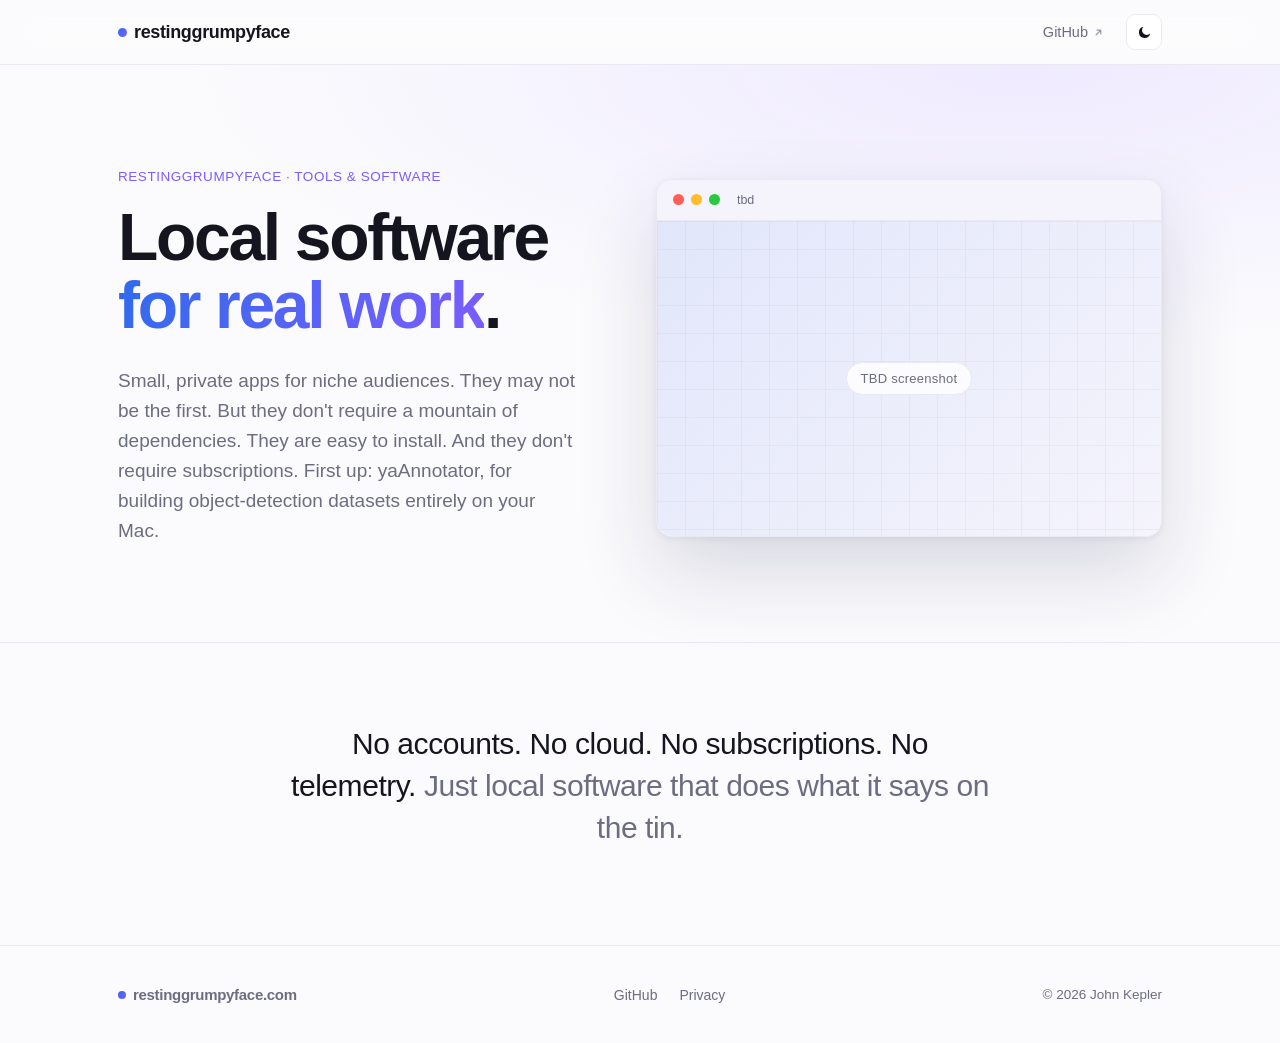
==== index.html @ 8c4049ca "update github URL to issues endpoint" ====
<!DOCTYPE html>
<html lang="en">
<head>
  <meta charset="utf-8">
  <meta name="viewport" content="width=device-width, initial-scale=1">
  <title>restinggrumpyface — Focused tools for serious work</title>
  <meta name="description" content="Independent macOS software by restinggrumpyface. yaAnnotator and other careful, private apps that respect your attention.">
  <link rel="stylesheet" href="./site.css">
</head>
<body>

<header class="site-header">
  <div class="site-header__inner">
    <a href="index.html" class="logo">
      <span class="logo__dot"></span>
      restinggrumpyface
    </a>
    <nav class="nav" aria-label="Primary">
      <!-- <a href="yaAnnotator.html" class="nav__link">yaAnnotator</a> -->
      <!-- <a href="blog.html" class="nav__link">Blog</a> -->
      <a href="https://github.com/restinggrumpyface" target="_blank" rel="noopener" class="nav__link">
        GitHub
        <svg width="11" height="11" viewBox="0 0 12 12" fill="none" aria-hidden="true">
          <path d="M3.5 8.5L8.5 3.5M8.5 3.5H4.5M8.5 3.5V7.5" stroke="currentColor" stroke-width="1.3" stroke-linecap="round" stroke-linejoin="round"/>
        </svg>
      </a>
      <button class="theme-toggle" data-theme-toggle aria-label="Toggle theme">
        <svg class="icon-light" width="17" height="17" viewBox="0 0 24 24" fill="none" aria-hidden="true">
          <path d="M20 13.5A8 8 0 1 1 10.5 4a6.3 6.3 0 0 0 9.5 9.5z" fill="currentColor"/>
        </svg>
        <svg class="icon-dark" width="17" height="17" viewBox="0 0 24 24" fill="none" aria-hidden="true">
          <circle cx="12" cy="12" r="4.2" fill="currentColor"/>
          <g stroke="currentColor" stroke-width="1.6" stroke-linecap="round">
            <path d="M12 2.5v2.4M12 19.1v2.4M21.5 12h-2.4M4.9 12H2.5M18.7 5.3l-1.7 1.7M7 17l-1.7 1.7M18.7 18.7L17 17M7 7L5.3 5.3"/>
          </g>
        </svg>
      </button>
    </nav>
  </div>
</header>

<main>

  <section class="hero">
    <div class="hero__grid">
      <div class="reveal">
        <div class="eyebrow" style="margin-bottom:20px;">restinggrumpyface · tools & software</div>
        <h1 class="hero__title">
          Local software <span class="gradient-text word-rotate" data-rotate data-words="for real work, just for fun" aria-live="polite">for real work</span>.
        </h1>
        <p class="hero__lede">
          Small, private apps for niche audiences. They may not be the first. But they don't require a mountain of dependencies. They are easy to install. And they don't require subscriptions. First up: yaAnnotator, for building object-detection datasets entirely on your Mac.
        </p>
       
      </div>

      <div class="reveal lg delay-1">
        <div class="window">
          <div class="window__bar">
            <span class="window__dot window__dot--red"></span>
            <span class="window__dot window__dot--yel"></span>
            <span class="window__dot window__dot--grn"></span>
            <span class="window__title">tbd</span>
          </div>
          <div class="window__body">
            <div class="slot"><span class="slot__label">TBD screenshot</span></div>
          </div>
        </div>
      </div>
    </div>
  </section>


  <section class="ethos">
    <p class="reveal ethos__text">
      No accounts. No cloud. No subscriptions. No telemetry. <span style="color:var(--muted);">Just local software that does what it says on the tin.</span>
    </p>
  </section>

</main>

<footer class="site-footer">
  <div class="site-footer__inner">
    <div class="site-footer__brand">
      <span class="logo__dot"></span>
      restinggrumpyface.com
    </div>
    <div class="site-footer__links">
      <!-- <a href="yaAnnotator.html">yaAnnotator</a> -->
      <!-- <a href="blog.html">Blog</a> -->
      <a href="https://github.com/johnkepler/restinggrumpyface-site/issues" target="_blank" rel="noopener">GitHub</a>
      <a href="privacy.html">Privacy</a>
      <!-- <a href="acknowledgements.html">Acknowledgements</a> -->
    </div>
    <div class="site-footer__copy">© <span data-year>2026</span> John Kepler</div>
  </div>
</footer>

<script src="./site.js"></script>
</body>
</html>
---- site.css ----
/* ===== Design tokens ===== */
:root {
  /* Palette — light */
  --bg: #fbfbfd;
  --surface: #ffffff;
  --surface-2: #f5f4fc;
  --text: #15151f;
  --muted: #6c6c82;
  --border: #eae9f2;
  --accent: #2f6bed;
  --accent-2: #7c5cff;
  --grad: linear-gradient(118deg, #2f6bed, #7c5cff);
  --hero: radial-gradient(120% 90% at 80% 0%, #efeaff 0%, #fbfbfd 55%);

  /* Elevation */
  --shadow: 0 1px 2px rgba(20, 20, 40, .05), 0 14px 44px rgba(40, 40, 90, .07);
  --shadow-lg: 0 2px 6px rgba(20, 20, 40, .06), 0 36px 80px rgba(40, 40, 90, .16);
  --shadow-cta: 0 24px 60px rgba(80, 70, 200, .28);

  /* Radii */
  --r-sm: 7px;
  --r-md: 11px;
  --r-lg: 18px;
  --r-xl: 26px;

  /* Layout */
  --max-w: 1100px;
  --gutter: 28px;

  /* Type */
  --font: -apple-system, BlinkMacSystemFont, "Helvetica Neue", Helvetica, Arial, sans-serif;
  --mono: ui-monospace, SFMono-Regular, Menlo, monospace;

  /* Motion */
  --ease: cubic-bezier(.2, .7, .2, 1);
  --dur-fast: .2s;
  --dur-med: .8s;
  --dur-slow: .95s;
}

[data-theme="dark"] {
  --bg: #0b0b13;
  --surface: #13131f;
  --surface-2: #181826;
  --text: #f2f2f9;
  --muted: #9696ad;
  --border: #24243a;
  --accent: #7aa2ff;
  --accent-2: #a78bfa;
  --grad: linear-gradient(118deg, #7aa2ff, #a78bfa);
  --hero: radial-gradient(120% 90% at 80% 0%, #1b1838 0%, #0b0b13 58%);
  --shadow: 0 1px 2px rgba(0, 0, 0, .3), 0 16px 50px rgba(0, 0, 0, .4);
  --shadow-lg: 0 2px 6px rgba(0, 0, 0, .35), 0 40px 90px rgba(0, 0, 0, .6);
  --shadow-cta: 0 24px 60px rgba(50, 30, 140, .55);
}

/* ===== Base ===== */
* { box-sizing: border-box; }
html { scroll-behavior: smooth; }
body {
  margin: 0;
  background: var(--bg);
  color: var(--text);
  font-family: var(--font);
  -webkit-font-smoothing: antialiased;
  text-rendering: optimizeLegibility;
}
a { color: inherit; text-decoration: none; }
::selection { background: rgba(124, 92, 255, .2); }
code { font-family: var(--mono); font-size: 13px; background: var(--surface-2); padding: 1px 5px; border-radius: 4px; }

/* ===== Reveal-on-scroll (CSS-driven; JS only toggles .is-visible) ===== */
.reveal {
  opacity: 0;
  transform: translateY(12px);
  transition: opacity var(--dur-med) var(--ease), transform var(--dur-med) var(--ease);
}
.reveal.delay-1 { transition-delay: .05s; }
.reveal.delay-2 { transition-delay: .1s; }
.reveal.lg {
  transform: translateY(16px);
  transition-duration: var(--dur-slow);
}
.reveal.is-visible { opacity: 1; transform: none; }

@media (prefers-reduced-motion: reduce) {
  .reveal { opacity: 1; transform: none; transition: none; }
  .word-rotate { transition: none; }
  html { scroll-behavior: auto; }
}

/* ===== Header ===== */
.site-header {
  position: sticky;
  top: 0;
  z-index: 50;
  backdrop-filter: saturate(180%) blur(20px);
  -webkit-backdrop-filter: saturate(180%) blur(20px);
  background: color-mix(in srgb, var(--bg) 78%, transparent);
  border-bottom: 1px solid var(--border);
}
.site-header__inner {
  max-width: var(--max-w);
  margin: 0 auto;
  padding: 0 var(--gutter);
  height: 64px;
  display: flex;
  align-items: center;
  justify-content: space-between;
}
.logo {
  display: flex;
  align-items: center;
  gap: 7px;
  font-weight: 600;
  font-size: 18px;
  letter-spacing: -.02em;
}
.logo__dot {
  width: 9px;
  height: 9px;
  border-radius: 50%;
  background: var(--grad);
  display: inline-block;
}
.nav { display: flex; align-items: center; gap: 4px; }
.nav__link {
  padding: 8px 12px;
  font-size: 14.5px;
  color: var(--muted);
  border-radius: 8px;
  transition: color var(--dur-fast) var(--ease), background var(--dur-fast) var(--ease);
  display: inline-flex;
  align-items: center;
  gap: 5px;
}
.nav__link:hover { color: var(--text); background: var(--surface-2); }
.nav__link[aria-current="page"] { color: var(--text); font-weight: 500; }
.nav__link svg { opacity: .7; }

.theme-toggle {
  margin-left: 6px;
  width: 36px;
  height: 36px;
  display: grid;
  place-items: center;
  border: 1px solid var(--border);
  background: var(--surface);
  border-radius: 9px;
  cursor: pointer;
  color: var(--text);
  transition: background var(--dur-fast) var(--ease), transform var(--dur-fast) var(--ease);
}
.theme-toggle:hover { background: var(--surface-2); }
.theme-toggle:active { transform: scale(.94); }
.theme-toggle .icon-dark { display: none; }
[data-theme="dark"] .theme-toggle .icon-light { display: none; }
[data-theme="dark"] .theme-toggle .icon-dark { display: block; }

/* ===== Buttons ===== */
.btn {
  display: inline-flex;
  align-items: center;
  gap: 8px;
  padding: 13px 22px;
  border-radius: var(--r-md);
  font-size: 15px;
  font-weight: 500;
  transition: transform var(--dur-fast) var(--ease), background var(--dur-fast) var(--ease), opacity var(--dur-fast) var(--ease);
  cursor: pointer;
  border: none;
}
.btn:hover { transform: translateY(-2px); }
.btn:active { transform: translateY(0); opacity: .9; }
.btn-primary { background: var(--text); color: var(--bg); }
.btn-secondary {
  background: var(--surface);
  border: 1px solid var(--border);
  color: var(--text);
}
.btn-secondary:hover { background: var(--surface-2); transform: translateY(-2px); }

.btn-store {
  display: inline-flex;
  align-items: center;
  gap: 11px;
  padding: 13px 22px;
  border-radius: 13px;
  transition: transform var(--dur-fast) var(--ease), opacity var(--dur-fast) var(--ease);
}
.btn-store:hover { transform: translateY(-2px); }
.btn-store:active { transform: translateY(0); opacity: .92; }
.btn-store__sub { display: block; font-size: 10.5px; font-weight: 400; opacity: .8; }
.btn-store__main { display: block; font-size: 17px; font-weight: 600; letter-spacing: -.01em; }
.btn-store--dark { background: var(--text); color: var(--bg); }
.btn-store--light { background: #fff; color: #15151f; }

/* ===== Layout helpers ===== */
.container {
  max-width: var(--max-w);
  margin: 0 auto;
  padding-left: var(--gutter);
  padding-right: var(--gutter);
}

/* ===== Cards ===== */
.card {
  background: var(--surface);
  border: 1px solid var(--border);
  border-radius: var(--r-lg);
  padding: 28px;
  box-shadow: var(--shadow);
}
.card__icon {
  width: 38px;
  height: 38px;
  border-radius: 10px;
  background: var(--surface-2);
  display: grid;
  place-items: center;
  margin-bottom: 16px;
}
.card__title {
  margin: 0 0 8px;
  font-size: 17px;
  font-weight: 600;
  letter-spacing: -.01em;
}
.card__body {
  margin: 0;
  font-size: 14.5px;
  line-height: 1.6;
  color: var(--muted);
}

/* ===== Image-slot placeholder ===== */
.slot {
  position: absolute;
  inset: 0;
  width: 100%;
  height: 100%;
  display: grid;
  place-items: center;
  background:
    linear-gradient(135deg, color-mix(in srgb, var(--accent) 10%, var(--surface-2)) 0%, var(--surface-2) 100%);
  color: var(--muted);
  font-size: 13px;
  letter-spacing: .02em;
  text-align: center;
  padding: 24px;
  overflow: hidden;
}
.slot::before {
  content: "";
  position: absolute;
  inset: 0;
  background-image:
    linear-gradient(color-mix(in srgb, var(--accent-2) 18%, transparent) 1px, transparent 1px),
    linear-gradient(90deg, color-mix(in srgb, var(--accent-2) 18%, transparent) 1px, transparent 1px);
  background-size: 28px 28px;
  opacity: .35;
  pointer-events: none;
  animation: slot-drift 18s linear infinite;
}
.slot__label {
  position: relative;
  z-index: 1;
  background: color-mix(in srgb, var(--surface) 86%, transparent);
  border: 1px solid var(--border);
  padding: 8px 14px;
  border-radius: 999px;
  font-weight: 500;
}
@keyframes slot-drift {
  from { background-position: 0 0, 0 0; }
  to   { background-position: 28px 28px, 28px 28px; }
}

/* ===== Window mockup ===== */
.window {
  background: var(--surface);
  border: 1px solid var(--border);
  border-radius: 16px;
  box-shadow: var(--shadow-lg);
  overflow: hidden;
}
.window__bar {
  display: flex;
  align-items: center;
  gap: 7px;
  padding: 13px 16px;
  border-bottom: 1px solid var(--border);
  background: var(--surface-2);
}
.window__dot {
  width: 11px;
  height: 11px;
  border-radius: 50%;
}
.window__dot--red { background: #ff5f57; }
.window__dot--yel { background: #febc2e; }
.window__dot--grn { background: #28c840; }
.window__title {
  margin-left: 10px;
  font-size: 12.5px;
  color: var(--muted);
  font-weight: 500;
}
.window__body {
  aspect-ratio: 16/10;
  position: relative;
  background: var(--surface-2);
}

/* Generic ratio-locked frame */
.frame {
  border-radius: var(--r-lg);
  overflow: hidden;
  border: 1px solid var(--border);
  box-shadow: var(--shadow);
  background: var(--surface-2);
  position: relative;
}
.frame--lg { box-shadow: var(--shadow-lg); border-radius: 20px; }
.frame--16x9 { aspect-ratio: 16/9; }
.frame--16x10 { aspect-ratio: 16/10; }
.frame--4x3 { aspect-ratio: 4/3; }

/* ===== Footer ===== */
.site-footer {
  margin-top: 72px;
  border-top: 1px solid var(--border);
}
.site-footer__inner {
  max-width: var(--max-w);
  margin: 0 auto;
  padding: 40px var(--gutter);
  display: flex;
  align-items: center;
  justify-content: space-between;
  flex-wrap: wrap;
  gap: 18px;
}
.site-footer__brand {
  display: flex;
  align-items: center;
  gap: 7px;
  font-weight: 600;
  font-size: 15px;
  letter-spacing: -.02em;
  color: var(--muted);
}
.site-footer__brand .logo__dot { width: 8px; height: 8px; }
.site-footer__links { display: flex; gap: 22px; font-size: 14px; color: var(--muted); }
.site-footer__links a { transition: color var(--dur-fast) var(--ease); }
.site-footer__links a:hover { color: var(--text); }
.site-footer__copy { font-size: 13.5px; color: var(--muted); }

/* ===== Typography helpers ===== */
.eyebrow {
  font-size: 13.5px;
  font-weight: 500;
  letter-spacing: .04em;
  text-transform: uppercase;
  color: var(--accent-2);
}
.eyebrow--small {
  font-size: 14px;
  font-weight: 600;
  letter-spacing: .05em;
  text-transform: uppercase;
  color: var(--muted);
}
.gradient-text {
  background: var(--grad);
  -webkit-background-clip: text;
  background-clip: text;
  color: transparent;
}

/* Rotating headline word ("serious work" <-> "serious fun") */
.word-rotate {
  display: inline-block;
  transform-origin: 50% 100%;
  transition: transform .4s cubic-bezier(.4, 0, .2, 1), opacity .4s cubic-bezier(.4, 0, .2, 1);
}
.word-rotate.is-flipping {
  transform: rotateX(90deg);
  opacity: 0;
}

/* ===== Responsive ===== */
@media (max-width: 760px) {
  .nav__link:not(.theme-toggle) { padding: 6px 9px; font-size: 13.5px; }
  .site-header__inner { padding: 0 18px; }
  .site-footer__inner { padding: 32px 18px; }
}

/* ===== Footer spacing modifiers ===== */
.site-footer--blog,
.site-footer--prose { margin-top: 64px; }
.site-footer--flush { margin-top: 0; }

/* ===== Home (index) ===== */
.hero {
  background: var(--hero);
  border-bottom: 1px solid var(--border);
}
.hero__grid {
  max-width: var(--max-w);
  margin: 0 auto;
  padding: 104px var(--gutter) 96px;
  display: grid;
  grid-template-columns: 1fr 1.05fr;
  gap: 56px;
  align-items: center;
}
.hero__title {
  margin: 0;
  font-size: clamp(40px, 5.4vw, 66px);
  line-height: 1.03;
  letter-spacing: -.035em;
  font-weight: 600;
}
.hero__lede {
  margin: 26px 0 0;
  font-size: clamp(17px, 2vw, 19px);
  line-height: 1.58;
  color: var(--muted);
  max-width: 460px;
}
.hero__ctas {
  margin-top: 34px;
  display: flex;
  gap: 14px;
  flex-wrap: wrap;
}
.features {
  max-width: var(--max-w);
  margin: 0 auto;
  padding: 80px var(--gutter) 24px;
}
.features__head {
  display: flex;
  align-items: baseline;
  justify-content: space-between;
  margin-bottom: 30px;
}
.features__head h2 { margin: 0; }
.features__link {
  font-size: 14px;
  color: var(--accent);
  display: inline-flex;
  align-items: center;
  gap: 6px;
}
.features__grid {
  display: grid;
  grid-template-columns: repeat(3, 1fr);
  gap: 18px;
}
.ethos {
  max-width: 760px;
  margin: 0 auto;
  padding: 80px var(--gutter) 24px;
  text-align: center;
}
.ethos__text {
  margin: 0;
  font-size: clamp(22px, 3vw, 30px);
  line-height: 1.4;
  letter-spacing: -.015em;
  font-weight: 500;
}
@media (max-width: 860px) {
  .hero__grid { grid-template-columns: 1fr; padding: 72px var(--gutter) 64px; gap: 36px; }
  .features__grid { grid-template-columns: 1fr; }
  .features { padding-top: 56px; }
}

/* ===== Product page (yaAnnotator) ===== */
.product-hero {
  max-width: var(--max-w);
  margin: 0 auto;
  padding: 96px var(--gutter) 44px;
  text-align: center;
}
.product-icon {
  width: 88px;
  height: 88px;
  border-radius: 21px;
  background: var(--grad);
  display: grid;
  place-items: center;
  margin: 0 auto 26px;
  box-shadow: 0 10px 30px rgba(124, 92, 255, .34);
  animation: float-y 6s ease-in-out infinite;
}
@keyframes float-y {
  0%, 100% { transform: translateY(0); }
  50%      { transform: translateY(-6px); }
}
.product-hero h1 {
  margin: 0 auto;
  font-size: clamp(38px, 6vw, 64px);
  line-height: 1.04;
  letter-spacing: -.035em;
  font-weight: 600;
  max-width: 780px;
}
.product-hero__lede {
  margin: 26px auto 0;
  font-size: clamp(17px, 2.2vw, 20px);
  line-height: 1.55;
  color: var(--muted);
  max-width: 600px;
}
.product-hero__cta {
  margin-top: 34px;
  display: flex;
  flex-direction: column;
  align-items: center;
  gap: 13px;
}
.meta-line { font-size: 13px; color: var(--muted); }
.shot-wrap {
  max-width: var(--max-w);
  margin: 0 auto;
  padding: 24px var(--gutter);
}
.feat-intro {
  max-width: 1000px;
  margin: 0 auto;
  padding: 64px var(--gutter) 24px;
  text-align: center;
}
.feat-intro h2 {
  margin: 0 auto;
  font-size: clamp(28px, 4vw, 40px);
  line-height: 1.1;
  letter-spacing: -.025em;
  font-weight: 600;
  max-width: 560px;
}
.feat-row {
  max-width: var(--max-w);
  margin: 0 auto;
  padding: 40px var(--gutter);
}
.feat-row__grid {
  display: grid;
  grid-template-columns: 1fr 1.15fr;
  gap: 52px;
  align-items: center;
}
.feat-row--reverse .feat-row__grid {
  grid-template-columns: 1.15fr 1fr;
}
.feat-row__kicker {
  font-size: 13px;
  font-weight: 600;
  color: var(--accent);
  margin-bottom: 12px;
}
.feat-row__title {
  margin: 0 0 14px;
  font-size: clamp(24px, 3.2vw, 32px);
  line-height: 1.12;
  letter-spacing: -.02em;
  font-weight: 600;
}
.feat-row__body {
  margin: 0 0 18px;
  font-size: 16px;
  line-height: 1.62;
  color: var(--muted);
}
.checklist {
  margin: 0;
  padding: 0;
  list-style: none;
  display: flex;
  flex-direction: column;
  gap: 10px;
}
.checklist li {
  display: flex;
  align-items: flex-start;
  gap: 10px;
  font-size: 14.5px;
  color: var(--text);
}
.checklist li::before {
  content: "✦";
  color: var(--accent-2);
  margin-top: 1px;
}
.strip {
  max-width: var(--max-w);
  margin: 0 auto;
  padding: 48px var(--gutter);
}
.strip__grid {
  display: grid;
  grid-template-columns: 1fr 1fr;
  gap: 20px;
}
.panel {
  background: var(--surface);
  border: 1px solid var(--border);
  border-radius: 20px;
  padding: 34px 32px;
  box-shadow: var(--shadow);
}
.panel h3 {
  margin: 0 0 12px;
  font-size: 20px;
  font-weight: 600;
  letter-spacing: -.015em;
}
.panel p {
  margin: 0 0 18px;
  font-size: 15px;
  line-height: 1.6;
  color: var(--muted);
}
.chip-row { display: flex; gap: 7px; flex-wrap: wrap; }
.chip {
  font-size: 12.5px;
  padding: 5px 11px;
  border-radius: 7px;
  background: var(--surface-2);
  color: var(--muted);
}
.cta {
  max-width: var(--max-w);
  margin: 0 auto;
  padding: 56px var(--gutter) 96px;
}
.cta__inner {
  background: var(--grad);
  border-radius: var(--r-xl);
  padding: 64px 40px;
  text-align: center;
  box-shadow: var(--shadow-cta);
  position: relative;
  overflow: hidden;
}
.cta__inner::before {
  content: "";
  position: absolute;
  inset: -40%;
  background:
    radial-gradient(circle at 30% 20%, rgba(255,255,255,.16), transparent 40%),
    radial-gradient(circle at 80% 80%, rgba(255,255,255,.10), transparent 50%);
  pointer-events: none;
  animation: cta-pulse 9s ease-in-out infinite alternate;
}
@keyframes cta-pulse {
  from { transform: translate(0, 0) scale(1); }
  to   { transform: translate(2%, -2%) scale(1.05); }
}
.cta h2 {
  margin: 0 auto 14px;
  font-size: clamp(28px, 4vw, 42px);
  line-height: 1.08;
  letter-spacing: -.025em;
  font-weight: 600;
  color: #fff;
  max-width: 560px;
  position: relative;
}
.cta p {
  margin: 0 auto 30px;
  font-size: 17px;
  line-height: 1.5;
  color: rgba(255, 255, 255, .86);
  max-width: 460px;
  position: relative;
}
.cta .btn-store { position: relative; }
@media (prefers-reduced-motion: reduce) {
  .product-icon { animation: none; }
  .cta__inner::before { animation: none; }
}
@media (max-width: 860px) {
  .feat-row__grid,
  .feat-row--reverse .feat-row__grid,
  .strip__grid {
    grid-template-columns: 1fr;
    gap: 32px;
  }
  .feat-row--reverse .feat-row__grid > .frame { order: -1; }
  .product-hero { padding: 64px var(--gutter) 32px; }
  .cta__inner { padding: 48px 28px; }
}

/* ===== Blog ===== */
.blog-main {
  max-width: 720px;
  margin: 0 auto;
  padding: 96px var(--gutter) 0;
}
.blog-head { margin-bottom: 24px; }
.blog-head__title {
  margin: 0;
  font-size: clamp(38px, 6vw, 58px);
  line-height: 1.04;
  letter-spacing: -.035em;
  font-weight: 600;
}
.blog-head__lede {
  margin: 18px 0 0;
  font-size: 18px;
  line-height: 1.55;
  color: var(--muted);
}
.post {
  padding: 48px 0;
  border-top: 1px solid var(--border);
}
.post__meta {
  display: flex;
  align-items: center;
  gap: 12px;
  font-size: 13.5px;
  color: var(--muted);
  margin-bottom: 16px;
}
.post__meta .dot { opacity: .5; }
.post__title {
  margin: 0 0 18px;
  font-size: clamp(26px, 3.6vw, 34px);
  line-height: 1.15;
  letter-spacing: -.025em;
  font-weight: 600;
}
.post__body {
  font-size: 17px;
  line-height: 1.72;
  color: var(--text);
}
.post__body p { margin: 0 0 18px; }
.post__body p:last-child { margin: 0; }
.post__body a { color: var(--accent); }
.post__body a:hover { text-decoration: underline; }
.post__body h3 {
  margin: 28px 0 12px;
  font-size: 20px;
  letter-spacing: -.015em;
  font-weight: 600;
}
.post__body ul, .post__body ol { margin: 0 0 18px; padding-left: 22px; }
.post__body li { margin: 0 0 8px; }
.post__body blockquote {
  margin: 0 0 18px;
  padding-left: 18px;
  border-left: 2px solid var(--border);
  color: var(--muted);
}
.post__body code {
  font-family: ui-monospace, SFMono-Regular, Menlo, monospace;
  font-size: .92em;
  background: var(--border);
  padding: .1em .35em;
  border-radius: 4px;
}
.blog-outro {
  padding: 40px 0 8px;
  border-top: 1px solid var(--border);
  text-align: center;
}
.blog-outro p {
  margin: 0;
  font-size: 15px;
  color: var(--muted);
}
.blog-outro a { color: var(--accent); }
.blog-outro a:hover { text-decoration: underline; }

/* ===== Prose (privacy, acknowledgements, and future text pages) ===== */
.prose-main {
  max-width: 720px;
  margin: 0 auto;
  padding: 96px var(--gutter) 0;
}
.prose-head { margin-bottom: 8px; }
.prose-head__title {
  margin: 0;
  font-size: clamp(38px, 6vw, 58px);
  line-height: 1.04;
  letter-spacing: -.035em;
  font-weight: 600;
}
.prose-head__lede {
  margin: 18px 0 0;
  font-size: 18px;
  line-height: 1.55;
  color: var(--muted);
}
.prose {
  padding: 40px 0 8px;
  font-size: 17px;
  line-height: 1.72;
  color: var(--text);
}
.prose h2 {
  margin: 44px 0 14px;
  font-size: clamp(22px, 3vw, 27px);
  line-height: 1.2;
  letter-spacing: -.02em;
  font-weight: 600;
}
.prose h2:first-child { margin-top: 0; }
.prose h3 {
  margin: 24px 0 10px;
  font-size: 18px;
  letter-spacing: -.015em;
  font-weight: 600;
}
.prose p { margin: 0 0 18px; }
.prose a { color: var(--accent); }
.prose a:hover { text-decoration: underline; }
.prose ul {
  margin: 0 0 18px;
  padding-left: 22px;
}
.prose li { margin: 0 0 10px; }
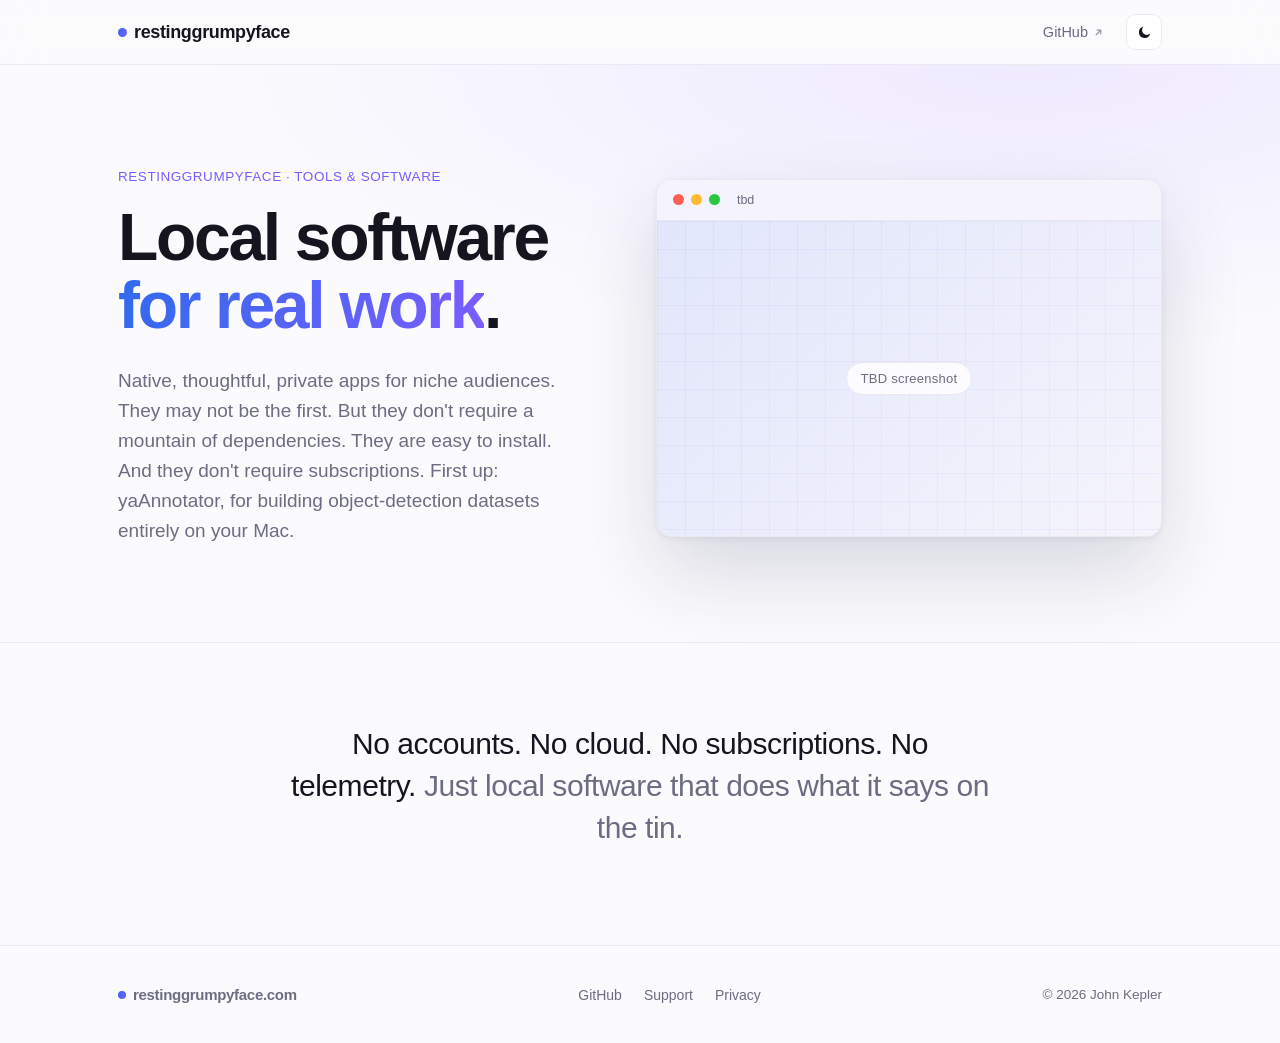
==== commit 8232f24c: "a11y page" ====
--- a/index.html
+++ b/index.html
@@ -49,7 +49,7 @@
           Local software <span class="gradient-text word-rotate" data-rotate data-words="for real work, just for fun" aria-live="polite">for real work</span>.
         </h1>
         <p class="hero__lede">
-          Small, private apps for niche audiences. They may not be the first. But they don't require a mountain of dependencies. They are easy to install. And they don't require subscriptions. First up: yaAnnotator, for building object-detection datasets entirely on your Mac.
+          Native, thoughtful, private apps for niche audiences. They may not be the first. But they don't require a mountain of dependencies. They are easy to install. And they don't require subscriptions. First up: yaAnnotator, for building object-detection datasets entirely on your Mac.
         </p>
        
       </div>
@@ -89,6 +89,7 @@
       <!-- <a href="yaAnnotator.html">yaAnnotator</a> -->
       <!-- <a href="blog.html">Blog</a> -->
       <a href="https://github.com/johnkepler/restinggrumpyface-site/issues" target="_blank" rel="noopener">GitHub</a>
+      <a href="support.html">Support</a>
       <a href="privacy.html">Privacy</a>
       <!-- <a href="acknowledgements.html">Acknowledgements</a> -->
     </div>
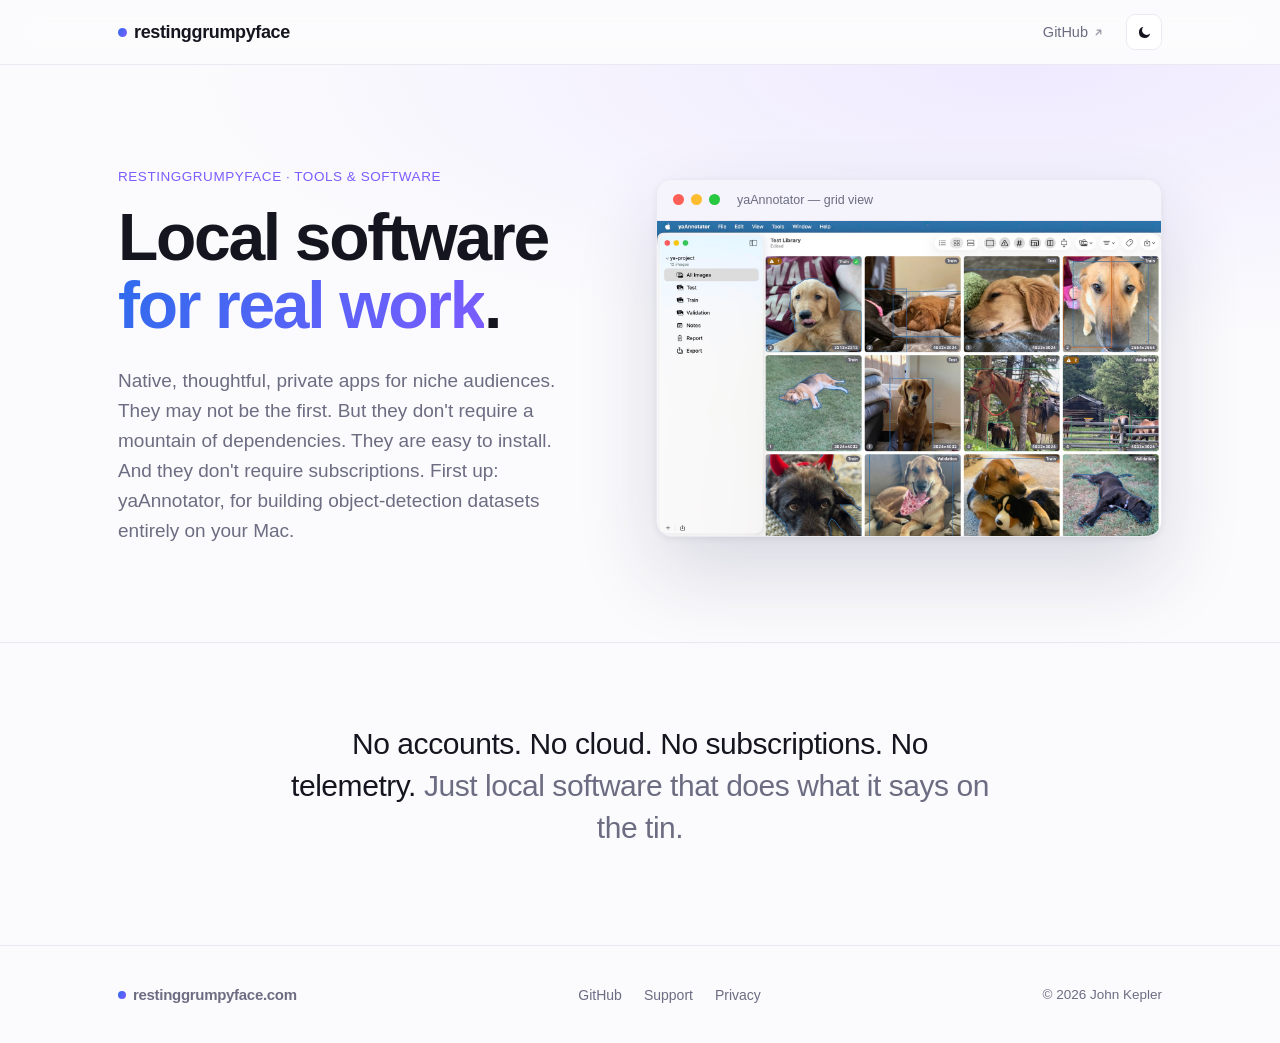
==== commit bf50028f: "Update site: optimized images, homepage screenshot, GitHub issue links Co-Authored-By: Claude Opus 4" ====
--- a/index.html
+++ b/index.html
@@ -18,7 +18,7 @@
     <nav class="nav" aria-label="Primary">
       <!-- <a href="yaAnnotator.html" class="nav__link">yaAnnotator</a> -->
       <!-- <a href="blog.html" class="nav__link">Blog</a> -->
-      <a href="https://github.com/restinggrumpyface" target="_blank" rel="noopener" class="nav__link">
+      <a href="https://github.com/johnkepler/restinggrumpyface-site/issues" target="_blank" rel="noopener" class="nav__link">
         GitHub
         <svg width="11" height="11" viewBox="0 0 12 12" fill="none" aria-hidden="true">
           <path d="M3.5 8.5L8.5 3.5M8.5 3.5H4.5M8.5 3.5V7.5" stroke="currentColor" stroke-width="1.3" stroke-linecap="round" stroke-linejoin="round"/>
@@ -60,10 +60,10 @@
             <span class="window__dot window__dot--red"></span>
             <span class="window__dot window__dot--yel"></span>
             <span class="window__dot window__dot--grn"></span>
-            <span class="window__title">tbd</span>
+            <span class="window__title">yaAnnotator — grid view</span>
           </div>
           <div class="window__body">
-            <div class="slot"><span class="slot__label">TBD screenshot</span></div>
+            <img src="images/ya-grid-view.jpg" alt="yaAnnotator showing a grid of annotated images" class="window__shot">
           </div>
         </div>
       </div>
--- a/site.css
+++ b/site.css
@@ -311,6 +311,14 @@
   position: relative;
   background: var(--surface-2);
 }
+.window__shot {
+  position: absolute;
+  inset: 0;
+  width: 100%;
+  height: 100%;
+  object-fit: cover;
+  display: block;
+}
 
 /* Generic ratio-locked frame */
 .frame {
@@ -325,6 +333,14 @@
 .frame--16x9 { aspect-ratio: 16/9; }
 .frame--16x10 { aspect-ratio: 16/10; }
 .frame--4x3 { aspect-ratio: 4/3; }
+.frame img {
+  position: absolute;
+  inset: 0;
+  width: 100%;
+  height: 100%;
+  object-fit: cover;
+  display: block;
+}
 
 /* ===== Footer ===== */
 .site-footer {
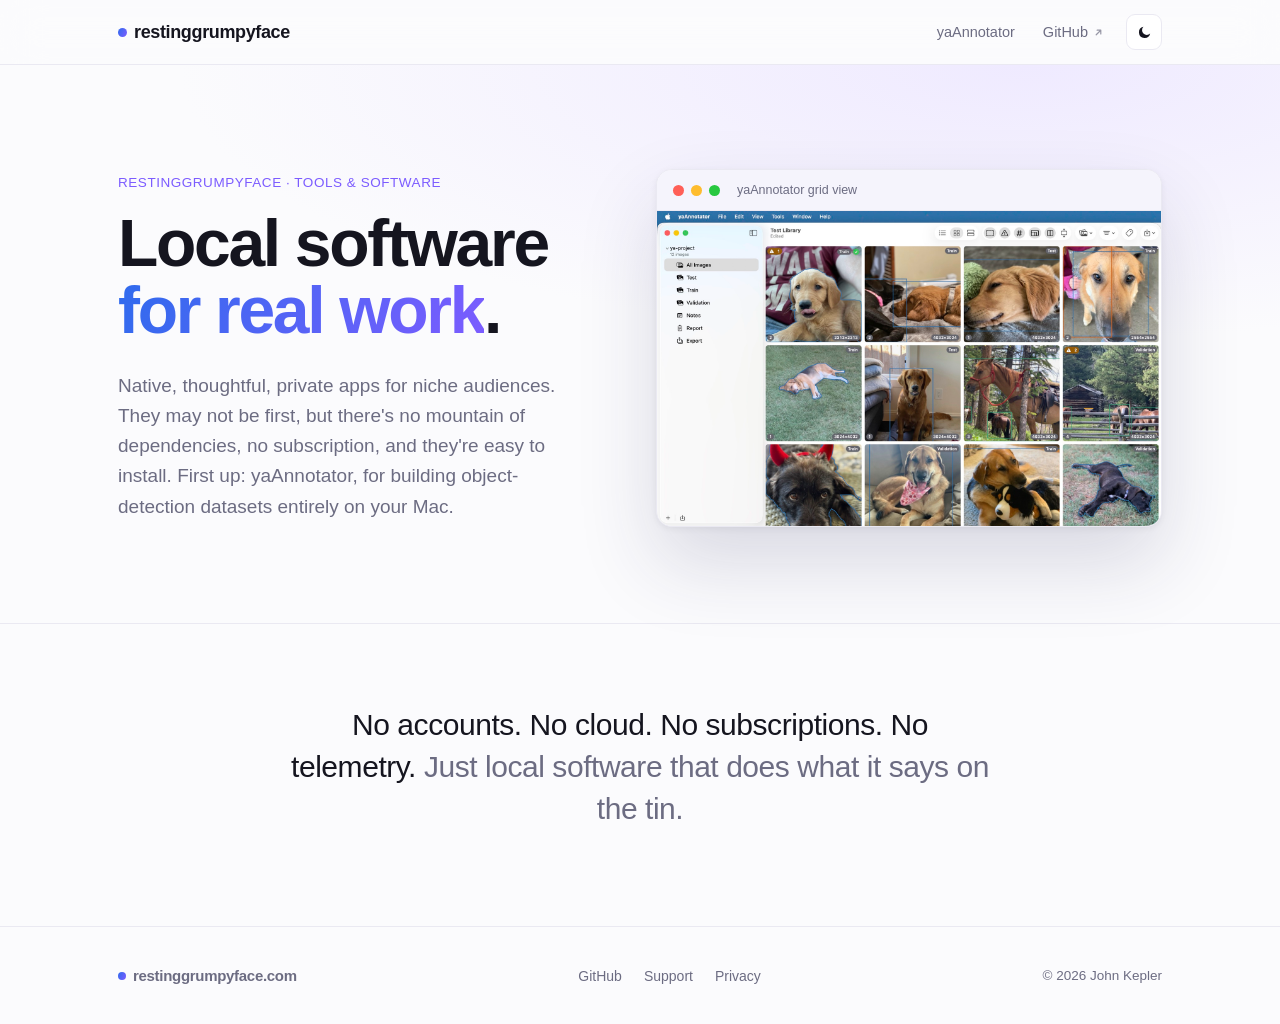
==== commit 938b97aa: "Update site: Pro section, copy polish, macOS 15 requirement Co-Authored-By: Claude Opus 4.8 <noreply" ====
--- a/index.html
+++ b/index.html
@@ -3,7 +3,7 @@
 <head>
   <meta charset="utf-8">
   <meta name="viewport" content="width=device-width, initial-scale=1">
-  <title>restinggrumpyface — Focused tools for serious work</title>
+  <title>restinggrumpyface · Focused tools for serious work</title>
   <meta name="description" content="Independent macOS software by restinggrumpyface. yaAnnotator and other careful, private apps that respect your attention.">
   <link rel="stylesheet" href="./site.css">
 </head>
@@ -16,7 +16,7 @@
       restinggrumpyface
     </a>
     <nav class="nav" aria-label="Primary">
-      <!-- <a href="yaAnnotator.html" class="nav__link">yaAnnotator</a> -->
+      <a href="yaAnnotator.html" class="nav__link">yaAnnotator</a>
       <!-- <a href="blog.html" class="nav__link">Blog</a> -->
       <a href="https://github.com/johnkepler/restinggrumpyface-site/issues" target="_blank" rel="noopener" class="nav__link">
         GitHub
@@ -49,7 +49,7 @@
           Local software <span class="gradient-text word-rotate" data-rotate data-words="for real work, just for fun" aria-live="polite">for real work</span>.
         </h1>
         <p class="hero__lede">
-          Native, thoughtful, private apps for niche audiences. They may not be the first. But they don't require a mountain of dependencies. They are easy to install. And they don't require subscriptions. First up: yaAnnotator, for building object-detection datasets entirely on your Mac.
+          Native, thoughtful, private apps for niche audiences. They may not be first, but there's no mountain of dependencies, no subscription, and they're easy to install. First up: yaAnnotator, for building object-detection datasets entirely on your Mac.
         </p>
        
       </div>
@@ -60,7 +60,7 @@
             <span class="window__dot window__dot--red"></span>
             <span class="window__dot window__dot--yel"></span>
             <span class="window__dot window__dot--grn"></span>
-            <span class="window__title">yaAnnotator — grid view</span>
+            <span class="window__title">yaAnnotator grid view</span>
           </div>
           <div class="window__body">
             <img src="images/ya-grid-view.jpg" alt="yaAnnotator showing a grid of annotated images" class="window__shot">
--- a/site.css
+++ b/site.css
@@ -195,6 +195,26 @@
 .btn-store--dark { background: var(--text); color: var(--bg); }
 .btn-store--light { background: #fff; color: #15151f; }
 
+/* "Coming soon" overlay — the app isn't on the App Store yet */
+.btn-store-wrap { position: relative; display: inline-flex; }
+.btn-store-wrap .btn-store { pointer-events: none; opacity: .58; }
+.coming-soon {
+  position: absolute;
+  top: -10px;
+  right: -10px;
+  z-index: 2;
+  background: #fff;
+  color: var(--accent);
+  font-size: 11px;
+  font-weight: 700;
+  letter-spacing: .04em;
+  text-transform: uppercase;
+  padding: 4px 10px;
+  border-radius: 999px;
+  box-shadow: 0 4px 14px rgba(0, 0, 0, .22);
+  white-space: nowrap;
+}
+
 /* ===== Layout helpers ===== */
 .container {
   max-width: var(--max-w);
@@ -505,13 +525,12 @@
   width: 88px;
   height: 88px;
   border-radius: 21px;
-  background: var(--grad);
-  display: grid;
-  place-items: center;
+  overflow: hidden;
   margin: 0 auto 26px;
   box-shadow: 0 10px 30px rgba(124, 92, 255, .34);
   animation: float-y 6s ease-in-out infinite;
 }
+.product-icon img { width: 100%; height: 100%; display: block; }
 @keyframes float-y {
   0%, 100% { transform: translateY(0); }
   50%      { transform: translateY(-6px); }
@@ -711,6 +730,121 @@
   .cta__inner { padding: 48px 28px; }
 }
 
+/* ===== Pro ===== */
+.pro {
+  background: var(--hero);
+  border-top: 1px solid var(--border);
+  border-bottom: 1px solid var(--border);
+}
+.pro__inner {
+  max-width: var(--max-w);
+  margin: 0 auto;
+  padding: 72px var(--gutter);
+}
+.pro-badge {
+  display: inline-block;
+  font-size: 12px;
+  font-weight: 700;
+  letter-spacing: .08em;
+  text-transform: uppercase;
+  color: #fff;
+  background: var(--grad);
+  padding: 5px 12px;
+  border-radius: 999px;
+  margin-bottom: 16px;
+}
+.pro__title {
+  margin: 0 0 14px;
+  font-size: clamp(28px, 4vw, 40px);
+  line-height: 1.1;
+  letter-spacing: -.025em;
+  font-weight: 600;
+}
+.pro__lede {
+  margin: 0 0 22px;
+  font-size: 17px;
+  line-height: 1.6;
+  color: var(--muted);
+}
+.pro-list {
+  list-style: none;
+  margin: 0;
+  padding: 0;
+}
+.pro-list li {
+  position: relative;
+  padding-left: 26px;
+  margin: 0 0 14px;
+  font-size: 15px;
+  line-height: 1.55;
+  color: var(--muted);
+}
+.pro-list li::before {
+  content: "✦";
+  position: absolute;
+  left: 0;
+  top: 0;
+  color: var(--accent-2);
+}
+.pro-list strong { color: var(--text); font-weight: 600; }
+.pro__note {
+  margin: 20px 0 0;
+  font-size: 14px;
+  line-height: 1.55;
+  color: var(--muted);
+}
+.pro__thanks {
+  margin: 16px 0 0;
+  padding-left: 14px;
+  border-left: 2px solid var(--accent-2);
+  font-size: 14.5px;
+  line-height: 1.6;
+  font-style: italic;
+  color: var(--text);
+}
+
+/* Free vs Pro comparison table */
+.compare-wrap {
+  margin-top: 52px;
+  overflow-x: auto;
+}
+.compare {
+  width: 100%;
+  min-width: 520px;
+  border-collapse: collapse;
+  background: var(--surface);
+  border: 1px solid var(--border);
+  border-radius: var(--r-lg);
+  overflow: hidden;
+  font-size: 15px;
+}
+.compare th,
+.compare td {
+  padding: 14px 18px;
+  text-align: left;
+  border-bottom: 1px solid var(--border);
+}
+.compare thead th {
+  font-size: 12.5px;
+  text-transform: uppercase;
+  letter-spacing: .05em;
+  color: var(--muted);
+  font-weight: 600;
+}
+.compare th:not(:first-child),
+.compare td:not(:first-child) {
+  text-align: center;
+  width: 132px;
+}
+.compare tbody tr:last-child td { border-bottom: none; }
+.compare th:last-child,
+.compare td:last-child {
+  background: color-mix(in srgb, var(--accent) 7%, transparent);
+}
+.compare__pro { color: var(--accent); }
+.compare .yes { color: var(--accent); font-weight: 600; }
+.compare .no { color: var(--muted); }
+
 /* ===== Blog ===== */
 .blog-main {
   max-width: 720px;
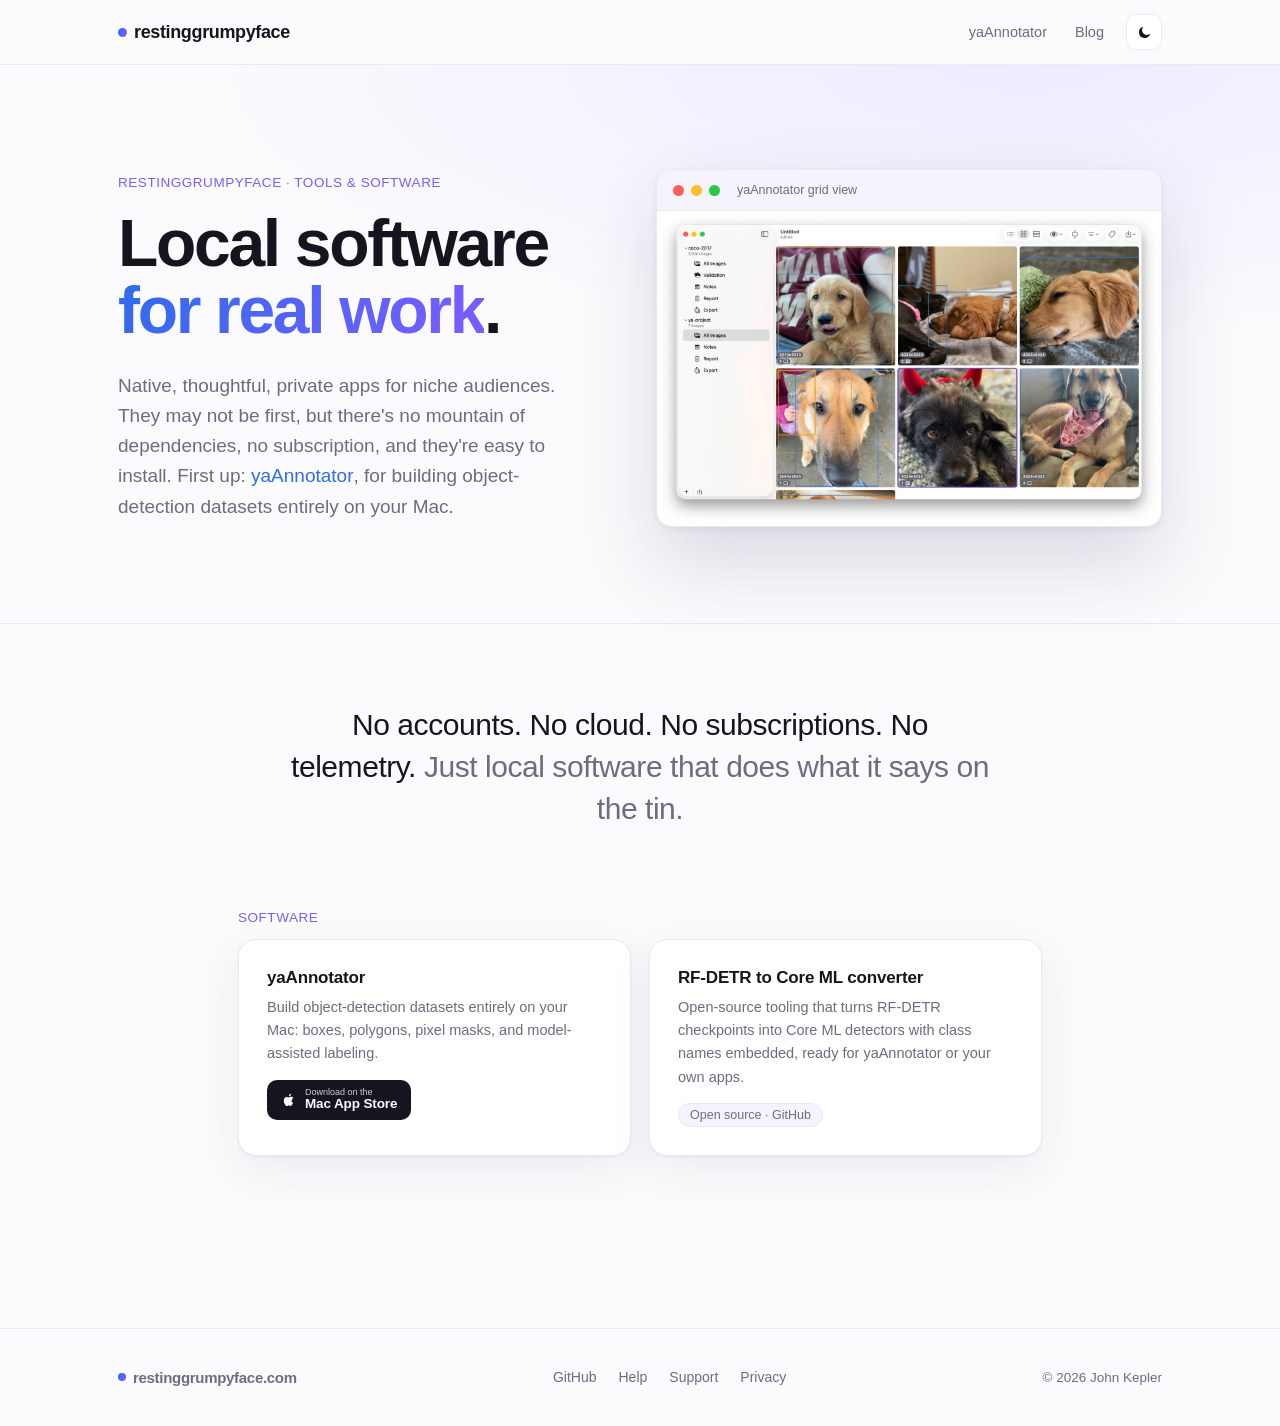
==== commit b8b84c23: "1.2 site update: refreshed product page, release notes, help section, blog - Product page copy and s" ====
--- a/index.html
+++ b/index.html
@@ -17,13 +17,7 @@
     </a>
     <nav class="nav" aria-label="Primary">
       <a href="yaAnnotator.html" class="nav__link">yaAnnotator</a>
-      <!-- <a href="blog.html" class="nav__link">Blog</a> -->
-      <a href="https://github.com/johnkepler/restinggrumpyface-site/issues" target="_blank" rel="noopener" class="nav__link">
-        GitHub
-        <svg width="11" height="11" viewBox="0 0 12 12" fill="none" aria-hidden="true">
-          <path d="M3.5 8.5L8.5 3.5M8.5 3.5H4.5M8.5 3.5V7.5" stroke="currentColor" stroke-width="1.3" stroke-linecap="round" stroke-linejoin="round"/>
-        </svg>
-      </a>
+      <a href="blog.html" class="nav__link">Blog</a>
       <button class="theme-toggle" data-theme-toggle aria-label="Toggle theme">
         <svg class="icon-light" width="17" height="17" viewBox="0 0 24 24" fill="none" aria-hidden="true">
           <path d="M20 13.5A8 8 0 1 1 10.5 4a6.3 6.3 0 0 0 9.5 9.5z" fill="currentColor"/>
@@ -49,7 +43,7 @@
           Local software <span class="gradient-text word-rotate" data-rotate data-words="for real work, just for fun" aria-live="polite">for real work</span>.
         </h1>
         <p class="hero__lede">
-          Native, thoughtful, private apps for niche audiences. They may not be first, but there's no mountain of dependencies, no subscription, and they're easy to install. First up: yaAnnotator, for building object-detection datasets entirely on your Mac.
+          Native, thoughtful, private apps for niche audiences. They may not be first, but there's no mountain of dependencies, no subscription, and they're easy to install. First up: <a href="yaAnnotator.html">yaAnnotator</a>, for building object-detection datasets entirely on your Mac.
         </p>
        
       </div>
@@ -63,7 +57,7 @@
             <span class="window__title">yaAnnotator grid view</span>
           </div>
           <div class="window__body">
-            <img src="images/ya-grid-view.jpg" alt="yaAnnotator showing a grid of annotated images" class="window__shot">
+            <img src="images/ya-all-images-grid.jpg" alt="yaAnnotator showing a grid of annotated images" class="window__shot">
           </div>
         </div>
       </div>
@@ -75,6 +69,32 @@
     <p class="reveal ethos__text">
       No accounts. No cloud. No subscriptions. No telemetry. <span style="color:var(--muted);">Just local software that does what it says on the tin.</span>
     </p>
+  </section>
+
+  <section class="software">
+    <div class="reveal">
+      <div class="eyebrow" style="margin-bottom:14px;">Software</div>
+      <div class="software__grid">
+        <div class="card software__card">
+          <h3 class="card__title"><a class="software__card-link" href="yaAnnotator.html">yaAnnotator</a></h3>
+          <p class="card__body">Build object-detection datasets entirely on your Mac: boxes, polygons, pixel masks, and model-assisted labeling.</p>
+          <a class="btn-store btn-store--dark btn-store--sm" href="https://apps.apple.com/us/app/yaannotator-ml-image-annotate/id6783547572?mt=12" target="_blank" rel="noopener">
+            <svg width="16" height="16" viewBox="0 0 24 24" fill="currentColor" aria-hidden="true">
+              <path d="M16.5 12.6c0-2.3 1.9-3.4 2-3.5-1.1-1.6-2.8-1.8-3.4-1.8-1.4-.1-2.8.9-3.5.9-.7 0-1.8-.8-3-.8-1.5 0-2.9.9-3.7 2.3-1.6 2.7-.4 6.8 1.1 9 .7 1.1 1.6 2.3 2.7 2.3 1.1 0 1.5-.7 2.8-.7s1.6.7 2.8.7c1.1 0 1.9-1.1 2.6-2.2.8-1.2 1.2-2.4 1.2-2.5-.1 0-2.4-.9-2.4-3.6zM14.3 5.3c.6-.7 1-1.7.9-2.7-.9 0-1.9.6-2.5 1.3-.5.6-1 1.6-.9 2.6 1 .1 1.9-.5 2.5-1.2z"/>
+            </svg>
+            <span style="text-align:left;line-height:1.1;">
+              <span class="btn-store__sub">Download on the</span>
+              <span class="btn-store__main">Mac App Store</span>
+            </span>
+          </a>
+        </div>
+        <a class="card software__card" href="https://github.com/johnkepler/supreme-tribble" target="_blank" rel="noopener">
+          <h3 class="card__title">RF-DETR to Core ML converter</h3>
+          <p class="card__body">Open-source tooling that turns RF-DETR checkpoints into Core ML detectors with class names embedded, ready for yaAnnotator or your own apps.</p>
+          <span class="software__meta">Open source · GitHub</span>
+        </a>
+      </div>
+    </div>
   </section>
 
 </main>
@@ -89,6 +109,7 @@
       <!-- <a href="yaAnnotator.html">yaAnnotator</a> -->
       <!-- <a href="blog.html">Blog</a> -->
       <a href="https://github.com/johnkepler/restinggrumpyface-site/issues" target="_blank" rel="noopener">GitHub</a>
+      <a href="help.html">Help</a>
       <a href="support.html">Support</a>
       <a href="privacy.html">Privacy</a>
       <!-- <a href="acknowledgements.html">Acknowledgements</a> -->
--- a/site.css
+++ b/site.css
@@ -194,26 +194,9 @@
 .btn-store__main { display: block; font-size: 17px; font-weight: 600; letter-spacing: -.01em; }
 .btn-store--dark { background: var(--text); color: var(--bg); }
 .btn-store--light { background: #fff; color: #15151f; }
-
-/* "Coming soon" overlay — the app isn't on the App Store yet */
-.btn-store-wrap { position: relative; display: inline-flex; }
-.btn-store-wrap .btn-store { pointer-events: none; opacity: .58; }
-.coming-soon {
-  position: absolute;
-  top: -10px;
-  right: -10px;
-  z-index: 2;
-  background: #fff;
-  color: var(--accent);
-  font-size: 11px;
-  font-weight: 700;
-  letter-spacing: .04em;
-  text-transform: uppercase;
-  padding: 4px 10px;
-  border-radius: 999px;
-  box-shadow: 0 4px 14px rgba(0, 0, 0, .22);
-  white-space: nowrap;
-}
+.btn-store--sm { padding: 8px 14px; gap: 8px; border-radius: 10px; }
+.btn-store--sm .btn-store__sub { font-size: 9px; }
+.btn-store--sm .btn-store__main { font-size: 13.5px; }
 
 /* ===== Layout helpers ===== */
 .container {
@@ -465,6 +448,8 @@
   color: var(--muted);
   max-width: 460px;
 }
+.hero__lede a { color: var(--accent); font-weight: 500; }
+.hero__lede a:hover { text-decoration: underline; }
 .hero__ctas {
   margin-top: 34px;
   display: flex;
@@ -508,10 +493,92 @@
   letter-spacing: -.015em;
   font-weight: 500;
 }
+.software {
+  max-width: 860px;
+  margin: 0 auto;
+  padding: 56px var(--gutter) 100px;
+}
+.software__grid {
+  display: grid;
+  grid-template-columns: repeat(2, 1fr);
+  gap: 18px;
+}
+.software__card {
+  display: block;
+  position: relative;
+  transition: border-color var(--dur-fast) var(--ease), transform var(--dur-fast) var(--ease), box-shadow var(--dur-fast) var(--ease);
+}
+/* Stretched link: the whole card clicks through to the title's href, while the
+   store button sits above it as its own link. */
+.software__card-link::after {
+  content: "";
+  position: absolute;
+  inset: 0;
+}
+.software__card .btn-store {
+  position: relative;
+  z-index: 1;
+  margin-top: 14px;
+}
+.software__card:hover {
+  border-color: var(--accent);
+  transform: translateY(-2px);
+  box-shadow: var(--shadow-lg);
+}
+.software__meta {
+  display: inline-block;
+  margin-top: 14px;
+  font-size: 12.5px;
+  color: var(--muted);
+  border: 1px solid var(--border);
+  background: var(--surface-2);
+  border-radius: 999px;
+  padding: 4px 11px;
+}
+@media (max-width: 700px) {
+  .software__grid { grid-template-columns: 1fr; }
+}
 @media (max-width: 860px) {
   .hero__grid { grid-template-columns: 1fr; padding: 72px var(--gutter) 64px; gap: 36px; }
   .features__grid { grid-template-columns: 1fr; }
   .features { padding-top: 56px; }
+}
+
+/* ===== Product subnav (yaAnnotator · release notes · help) ===== */
+.subnav {
+  display: flex;
+  justify-content: center;
+  flex-wrap: wrap;
+  gap: 6px;
+  padding: 26px var(--gutter) 0;
+  margin-bottom: -52px;
+}
+/* Inside a padded text column (releases, help, prose), sit in the column's
+   existing top padding instead of overlapping the page header. -70px puts the
+   pills 26px below the site header, matching the product page's 26px padding. */
+.prose-main > .subnav,
+.releases-main > .subnav {
+  padding: 0;
+  margin: -70px 0 38px;
+}
+.subnav__link {
+  font-size: 13.5px;
+  font-weight: 500;
+  color: var(--muted);
+  text-decoration: none;
+  padding: 6px 14px;
+  border-radius: 999px;
+  border: 1px solid transparent;
+  transition: color var(--dur-fast) var(--ease), background var(--dur-fast) var(--ease);
+}
+.subnav__link:hover {
+  color: var(--text);
+  background: var(--surface-2);
+}
+.subnav__link[aria-current="page"] {
+  color: var(--accent);
+  background: var(--surface);
+  border-color: var(--border);
 }
 
 /* ===== Product page (yaAnnotator) ===== */
@@ -558,6 +625,8 @@
   gap: 13px;
 }
 .meta-line { font-size: 13px; color: var(--muted); }
+.meta-link { font-size: 13.5px; color: var(--accent); font-weight: 500; }
+.meta-link:hover { text-decoration: underline; }
 .shot-wrap {
   max-width: var(--max-w);
   margin: 0 auto;
@@ -845,6 +914,72 @@
 .compare .yes { color: var(--accent); font-weight: 600; }
 .compare .no { color: var(--muted); }
 
+/* ===== Release notes ===== */
+.releases-main {
+  max-width: 760px;
+  margin: 0 auto;
+  padding: 96px var(--gutter) 0;
+}
+.releases-head { margin-bottom: 8px; }
+.releases-head__title {
+  margin: 0;
+  font-size: clamp(38px, 6vw, 58px);
+  line-height: 1.04;
+  letter-spacing: -.035em;
+  font-weight: 600;
+}
+.releases-head__lede {
+  margin: 18px 0 0;
+  font-size: 18px;
+  line-height: 1.55;
+  color: var(--muted);
+}
+.release {
+  padding: 44px 0;
+  border-top: 1px solid var(--border);
+}
+.release:first-of-type { margin-top: 20px; }
+.release__meta {
+  display: flex;
+  align-items: baseline;
+  gap: 12px;
+  margin-bottom: 12px;
+}
+.release__version {
+  font-size: 24px;
+  font-weight: 600;
+  letter-spacing: -.02em;
+}
+.release__date {
+  font-size: 13.5px;
+  color: var(--muted);
+}
+.release__summary {
+  margin: 0 0 18px;
+  font-size: 17px;
+  line-height: 1.6;
+  color: var(--text);
+}
+.release h3 {
+  margin: 26px 0 12px;
+  font-size: 13px;
+  text-transform: uppercase;
+  letter-spacing: .05em;
+  color: var(--accent);
+  font-weight: 600;
+}
+.release ul {
+  margin: 0;
+  padding-left: 20px;
+}
+.release li {
+  margin: 0 0 10px;
+  font-size: 15.5px;
+  line-height: 1.6;
+  color: var(--text);
+}
+.release li strong { font-weight: 600; }
+
 /* ===== Blog ===== */
 .blog-main {
   max-width: 720px;
@@ -928,6 +1063,33 @@
 .blog-outro a { color: var(--accent); }
 .blog-outro a:hover { text-decoration: underline; }
 
+/* Footnotes ([^1] in posts; rendered by build.py) */
+.fn-ref { scroll-margin-top: 84px; }
+.fn-ref a {
+  color: var(--accent);
+  font-weight: 600;
+  text-decoration: none;
+  padding: 0 1px;
+}
+.fn-ref a:hover { text-decoration: underline; }
+.footnotes {
+  margin-top: 40px;
+  padding-top: 20px;
+  border-top: 1px solid var(--border);
+  font-size: 14.5px;
+  line-height: 1.6;
+  color: var(--muted);
+}
+.footnotes ol { margin: 0; padding-left: 20px; }
+.footnotes li { margin: 0 0 10px; scroll-margin-top: 84px; }
+.footnotes li:last-child { margin-bottom: 0; }
+.fn-back {
+  margin-left: 5px;
+  color: var(--accent);
+  text-decoration: none;
+}
+.fn-back:hover { text-decoration: underline; }
+
 /* ===== Prose (privacy, acknowledgements, and future text pages) ===== */
 .prose-main {
   max-width: 720px;
@@ -976,3 +1138,89 @@
   padding-left: 22px;
 }
 .prose li { margin: 0 0 10px; }
+
+/* ===== Help (help.html + help-*.html) ===== */
+.prose ol {
+  margin: 0 0 18px;
+  padding-left: 24px;
+}
+.prose ol li { margin: 0 0 10px; }
+.prose code {
+  font-family: var(--mono);
+  font-size: .88em;
+  background: var(--surface-2);
+  border: 1px solid var(--border);
+  border-radius: 5px;
+  padding: 1px 6px;
+  white-space: nowrap;
+}
+.prose table {
+  width: 100%;
+  border-collapse: collapse;
+  margin: 6px 0 26px;
+  font-size: 15px;
+  line-height: 1.5;
+}
+.prose th,
+.prose td {
+  text-align: left;
+  padding: 9px 12px;
+  border-bottom: 1px solid var(--border);
+}
+.prose thead th {
+  font-size: 12.5px;
+  text-transform: uppercase;
+  letter-spacing: .06em;
+  color: var(--muted);
+  font-weight: 600;
+}
+.prose td:last-child { color: var(--muted); }
+.prose .help-shot {
+  width: 100%;
+  height: auto;
+  border: 1px solid var(--border);
+  border-radius: var(--r-lg);
+  box-shadow: var(--shadow);
+  margin: 6px 0 28px;
+}
+.eyebrow a {
+  color: inherit;
+  text-decoration: none;
+}
+.eyebrow a:hover { text-decoration: underline; }
+.help-grid {
+  display: grid;
+  grid-template-columns: repeat(2, 1fr);
+  gap: 14px;
+  margin: 4px 0 34px;
+}
+.help-card {
+  display: block;
+  padding: 18px 20px;
+  background: var(--surface);
+  border: 1px solid var(--border);
+  border-radius: var(--r-md);
+  text-decoration: none;
+  transition: border-color var(--dur-fast) var(--ease), box-shadow var(--dur-fast) var(--ease);
+}
+.help-card:hover {
+  border-color: var(--accent);
+  box-shadow: var(--shadow);
+  text-decoration: none;
+}
+.prose .help-card:hover { text-decoration: none; }
+.help-card h3 {
+  margin: 0 0 6px;
+  font-size: 16px;
+  letter-spacing: -.015em;
+  color: var(--text);
+}
+.help-card p {
+  margin: 0;
+  font-size: 13.5px;
+  line-height: 1.55;
+  color: var(--muted);
+}
+@media (max-width: 640px) {
+  .help-grid { grid-template-columns: 1fr; }
+}
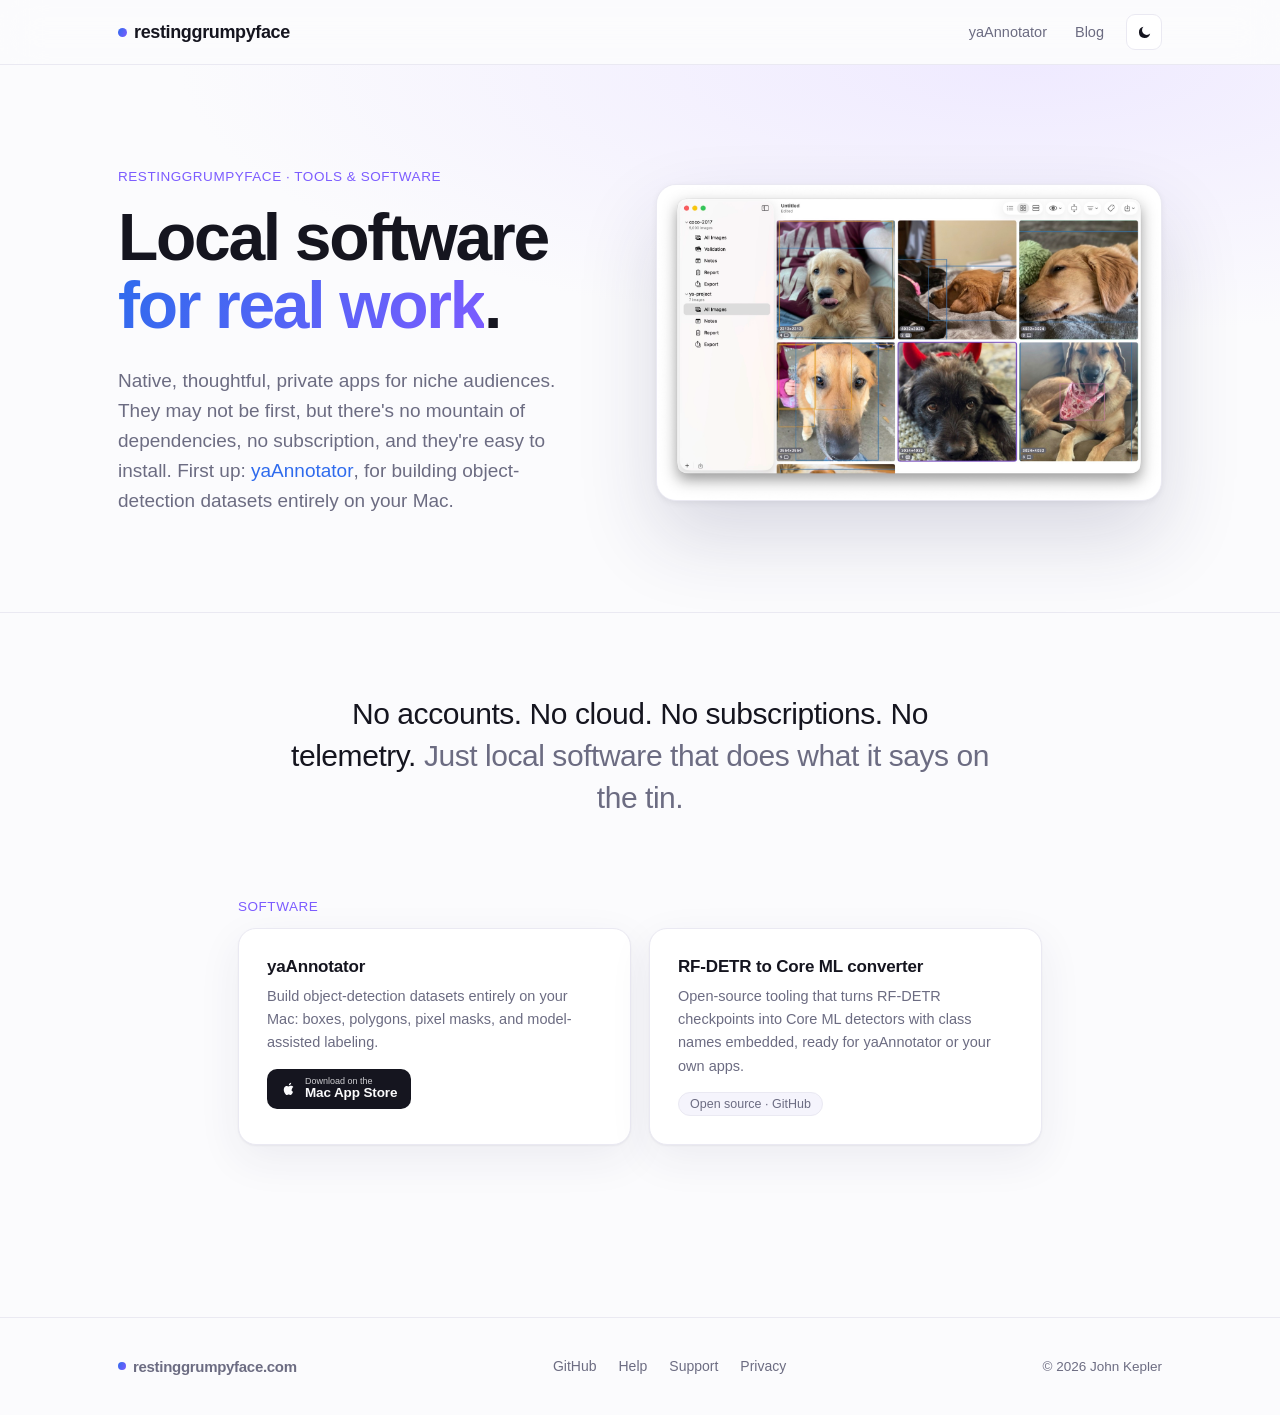
==== commit 6d7a55fd: "Homepage: drop the window mockup around the hero screenshot Co-Authored-By: Claude Opus 5 (1M contex" ====
--- a/index.html
+++ b/index.html
@@ -49,16 +49,8 @@
       </div>
 
       <div class="reveal lg delay-1">
-        <div class="window">
-          <div class="window__bar">
-            <span class="window__dot window__dot--red"></span>
-            <span class="window__dot window__dot--yel"></span>
-            <span class="window__dot window__dot--grn"></span>
-            <span class="window__title">yaAnnotator grid view</span>
-          </div>
-          <div class="window__body">
-            <img src="images/ya-all-images-grid.jpg" alt="yaAnnotator showing a grid of annotated images" class="window__shot">
-          </div>
+        <div class="frame frame--lg frame--16x10">
+          <img src="images/ya-all-images-grid.jpg" alt="yaAnnotator showing a grid of annotated images">
         </div>
       </div>
     </div>
--- a/site.css
+++ b/site.css
@@ -979,6 +979,17 @@
   color: var(--text);
 }
 .release li strong { font-weight: 600; }
+.release__note {
+  margin: 26px 0 0;
+  padding: 14px 16px;
+  border: 1px solid var(--border);
+  border-radius: 10px;
+  background: var(--surface);
+  font-size: 14.5px;
+  line-height: 1.6;
+  color: var(--muted);
+}
+.release__note a { color: var(--accent); }
 
 /* ===== Blog ===== */
 .blog-main {
